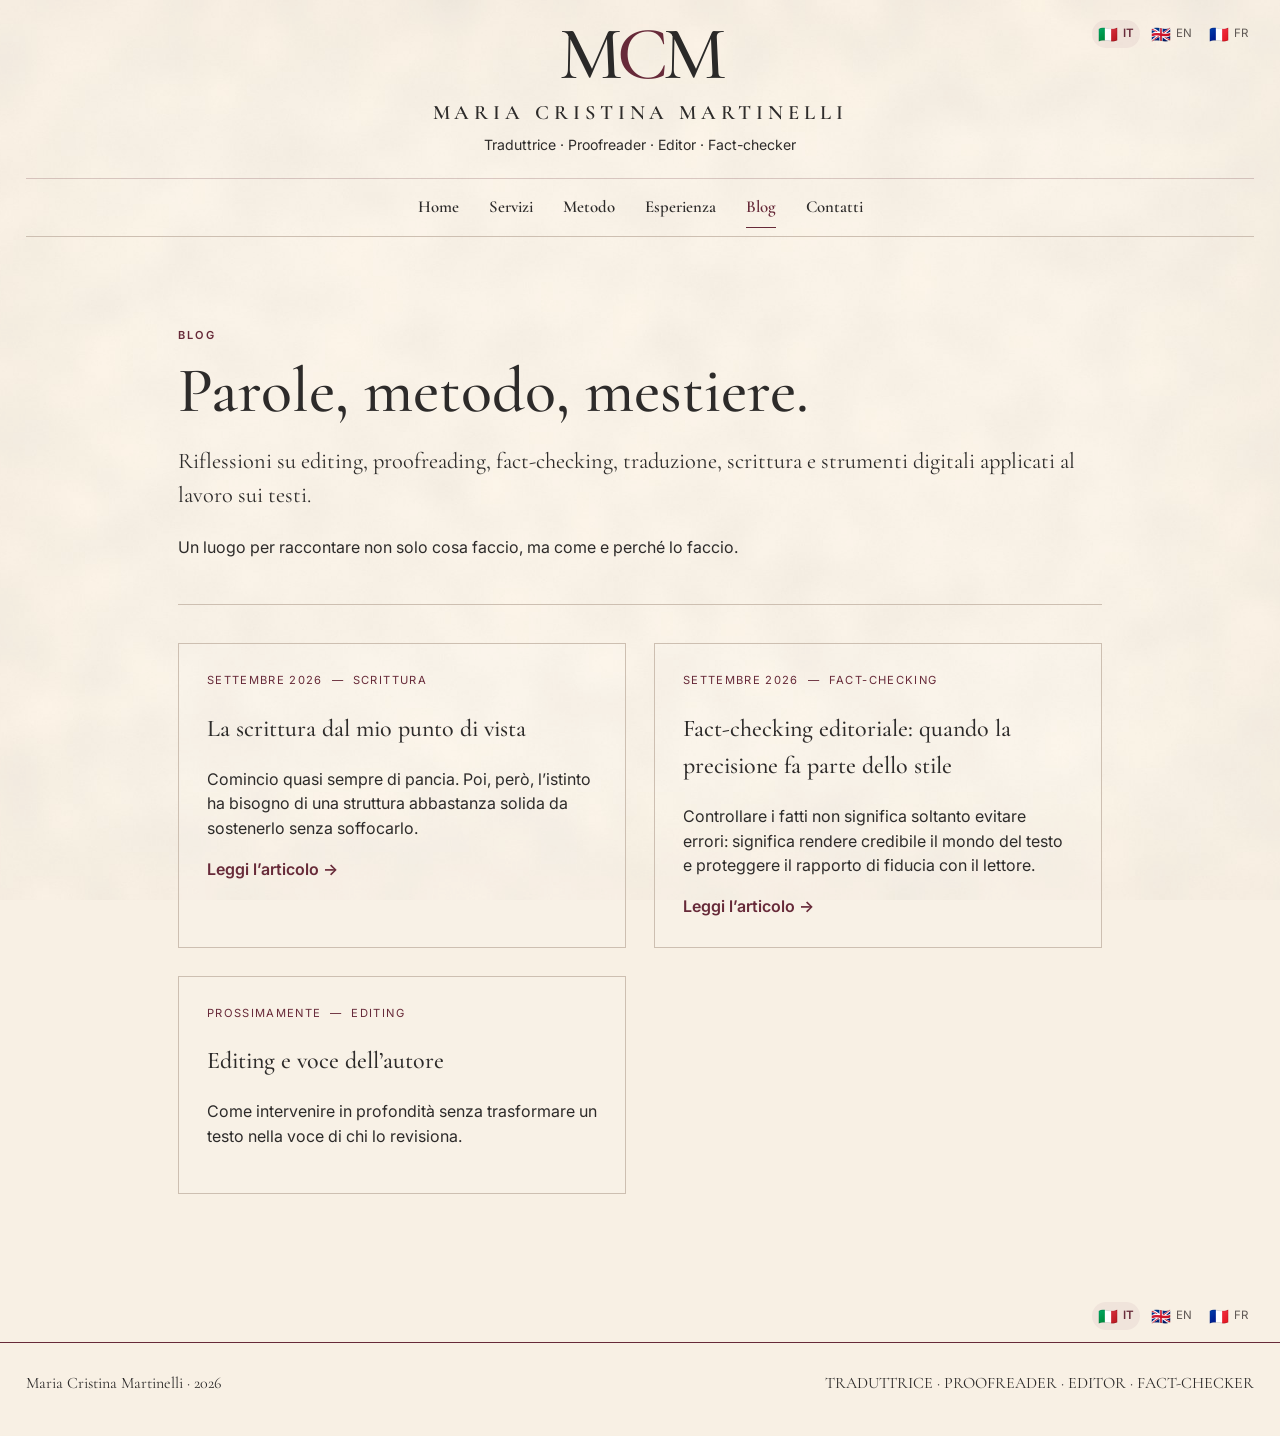
==== blog/index.html @ 95a5387e "Add files via upload" ====
<!DOCTYPE html>
<html lang="it">
<head>
<meta charset="UTF-8"><meta name="viewport" content="width=device-width, initial-scale=1.0">
<title>Blog | Maria Cristina Martinelli</title>
<meta name="description" content="Blog di Maria Cristina Martinelli su editing, proofreading, fact-checking, traduzione, scrittura e lavoro editoriale.">
<link rel="canonical" href="https://mariacristinamartinelli.github.io/blog/">
<link rel="icon" href="/favicon.ico?v=5"><link rel="icon" href="/favicon.svg?v=5" type="image/svg+xml"><link rel="apple-touch-icon" href="/apple-touch-icon.png?v=5">
<link rel="preconnect" href="https://fonts.googleapis.com"><link rel="preconnect" href="https://fonts.gstatic.com" crossorigin>
<link href="https://fonts.googleapis.com/css2?family=Cormorant+Garamond:ital,wght@0,500;0,600;0,700;1,500;1,600&family=Inter:wght@300;400;500;600&display=swap" rel="stylesheet">
<link rel="stylesheet" href="/styles.css?v=18">
</head>
<body>
<a class="skip-link" href="#main-content">Vai al contenuto principale</a>
<div class="page-shell">
<header class="site-header blog-site-header">
  <div class="masthead">
    <button class="menu-toggle" aria-expanded="false" aria-controls="main-nav">Menu</button>
    <a class="brand" href="/" aria-label="Maria Cristina Martinelli — Home">
      <span class="monogram" aria-hidden="true"><span>M</span><span class="monogram-c">C</span><span>M</span></span>
      <span class="brand-name">Maria Cristina Martinelli</span>
      <span class="brand-role" data-t="brand_role">Traduttrice · Proofreader · Editor · Fact-checker</span>
    </a>
    <div class="lang-switch" aria-label="Seleziona lingua"><button class="lang-btn active" data-lang="it" aria-label="Italiano"><span class="flag" aria-hidden="true">🇮🇹</span><span>IT</span></button><button class="lang-btn" data-lang="en" aria-label="English"><span class="flag" aria-hidden="true">🇬🇧</span><span>EN</span></button><button class="lang-btn" data-lang="fr" aria-label="Français"><span class="flag" aria-hidden="true">🇫🇷</span><span>FR</span></button></div>
  </div>
  <nav id="main-nav" class="main-nav">
    <a href="/" data-t="home">Home</a><a href="/#servizi" data-t="services">Servizi</a><a href="/#metodo" data-t="method">Metodo</a><a href="/#esperienza" data-t="experience">Esperienza</a><a href="/blog/" class="active" aria-current="page">Blog</a><a href="/#contatti" data-t="contact">Contatti</a>
  </nav>
</header>
<main id="main-content" class="blog-shell">
<section class="blog-hero">
<div><p class="eyebrow" data-t="kicker">BLOG</p><h1 data-t="title">Parole, metodo, mestiere.</h1><p class="blog-intro" data-t="intro">Riflessioni su editing, proofreading, fact-checking, traduzione, scrittura e strumenti digitali applicati al lavoro sui testi.</p></div>
<div class="blog-note" data-t="note">Un luogo per raccontare non solo cosa faccio, ma come e perché lo faccio.</div>
</section>
<section class="post-list">
<article class="post-card">
<div class="post-meta"><span data-t="date_new">Settembre 2026</span><span data-t="cat_writing">Scrittura</span></div>
<h2 data-t="post_new_title">La scrittura dal mio punto di vista</h2>
<p data-t="post_new_excerpt">Comincio quasi sempre di pancia. Poi, però, l’istinto ha bisogno di una struttura abbastanza solida da sostenerlo senza soffocarlo.</p>
<a class="read-more" href="/blog/scrittura-dal-mio-punto-di-vista/" data-t="read_new">Leggi l’articolo →</a>
</article>
<article class="post-card">
<div class="post-meta"><span data-t="date">Settembre 2026</span><span>Fact-checking</span></div>
<h2 data-t="post1_title">Fact-checking editoriale: quando la precisione fa parte dello stile</h2>
<p data-t="post1_excerpt">Controllare i fatti non significa soltanto evitare errori: significa rendere credibile il mondo del testo e proteggere il rapporto di fiducia con il lettore.</p>
<a class="read-more" href="/blog/fact-checking-editoriale/" data-t="read">Leggi l’articolo →</a>
</article>
<article class="post-card">
<div class="post-meta"><span data-t="coming">Prossimamente</span><span>Editing</span></div>
<h2 data-t="post2_title">Editing e voce dell’autore</h2>
<p data-t="post2_excerpt">Come intervenire in profondità senza trasformare un testo nella voce di chi lo revisiona.</p>
</article>
</section>
</main>
<div class="footer-language-row" aria-label="Seleziona lingua">
  <div class="lang-switch footer-lang-switch">
    <button class="lang-btn active" data-lang="it" aria-label="Italiano"><span class="flag" aria-hidden="true">🇮🇹</span><span>IT</span></button>
    <button class="lang-btn" data-lang="en" aria-label="English"><span class="flag" aria-hidden="true">🇬🇧</span><span>EN</span></button>
    <button class="lang-btn" data-lang="fr" aria-label="Français"><span class="flag" aria-hidden="true">🇫🇷</span><span>FR</span></button>
  </div>
</div>
<footer><span>Maria Cristina Martinelli · <span id="footer-year"></span></span><span class="footer-role" data-t="footer_role">TRADUTTRICE · PROOFREADER · EDITOR · FACT-CHECKER</span></footer>
</div>
<script>
const T={"it":{"brand_role":"Traduttrice · Proofreader · Editor · Fact-checker","home":"Home","services":"Servizi","method":"Metodo","experience":"Esperienza","contact":"Contatti","kicker":"BLOG","title":"Parole, metodo, mestiere.","intro":"Riflessioni su editing, proofreading, fact-checking, traduzione, scrittura e strumenti digitali applicati al lavoro sui testi.","note":"Un luogo per raccontare non solo cosa faccio, ma come e perché lo faccio.","date_new":"Settembre 2026","cat_writing":"Scrittura","post_new_title":"La scrittura dal mio punto di vista","post_new_excerpt":"Comincio quasi sempre di pancia. Poi, però, l’istinto ha bisogno di una struttura abbastanza solida da sostenerlo senza soffocarlo.","read_new":"Leggi l’articolo →","date":"Settembre 2026","post1_title":"Fact-checking editoriale: quando la precisione fa parte dello stile","post1_excerpt":"Controllare i fatti non significa soltanto evitare errori: significa rendere credibile il mondo del testo e proteggere il rapporto di fiducia con il lettore.","read":"Leggi l’articolo →","coming":"Prossimamente","post2_title":"Editing e voce dell’autore","post2_excerpt":"Come intervenire in profondità senza trasformare un testo nella voce di chi lo revisiona.","footer_role":"TRADUTTRICE · PROOFREADER · EDITOR · FACT-CHECKER"},"en":{"brand_role":"Translator · Proofreader · Editor · Fact-checker","home":"Home","services":"Services","method":"Method","experience":"Experience","contact":"Contact","kicker":"BLOG","title":"Words, method, craft.","intro":"Reflections on editing, proofreading, fact-checking, translation, writing and digital tools applied to text work.","note":"A space to talk not only about what I do, but how and why I do it.","date_new":"September 2026","cat_writing":"Writing","post_new_title":"Writing from my point of view","post_new_excerpt":"I almost always start from the gut. But sooner or later instinct needs a structure solid enough to support it without stifling it.","read_new":"Read the article →","date":"September 2026","post1_title":"Editorial fact-checking: when accuracy becomes part of style","post1_excerpt":"Checking facts is not only about avoiding mistakes: it makes the world of a text credible and protects the reader’s trust.","read":"Read the article →","coming":"Coming soon","post2_title":"Editing and the author’s voice","post2_excerpt":"How to edit in depth without turning a text into the editor’s voice.","footer_role":"TRANSLATOR · PROOFREADER · EDITOR · FACT-CHECKER"},"fr":{"brand_role":"Traductrice · Correctrice · Révision éditoriale · Fact-checking","home":"Accueil","services":"Services","method":"Méthode","experience":"Expérience","contact":"Contact","kicker":"BLOG","title":"Mots, méthode, métier.","intro":"Réflexions sur la révision éditoriale, la correction, le fact-checking, la traduction, l’écriture et les outils numériques appliqués au travail sur les textes.","note":"Un espace pour raconter non seulement ce que je fais, mais aussi comment et pourquoi je le fais.","date_new":"Septembre 2026","cat_writing":"Écriture","post_new_title":"L’écriture de mon point de vue","post_new_excerpt":"Je commence presque toujours au feeling. Mais tôt ou tard, l’instinct a besoin d’une structure assez solide pour le soutenir sans l’étouffer.","read_new":"Lire l’article →","date":"Septembre 2026","post1_title":"Fact-checking éditorial : quand la précision fait partie du style","post1_excerpt":"Vérifier les faits ne consiste pas seulement à éviter les erreurs : cela rend l’univers du texte crédible et protège la relation de confiance avec le lecteur.","read":"Lire l’article →","coming":"Prochainement","post2_title":"Révision éditoriale et voix de l’auteur","post2_excerpt":"Comment intervenir en profondeur sans transformer un texte en voix de la personne qui le révise.","footer_role":"TRADUCTRICE · CORRECTRICE · RÉVISION ÉDITORIALE · FACT-CHECKING"}};
function setLang(lang){if(!T[lang])lang="it";document.documentElement.lang=lang;document.querySelectorAll("[data-t]").forEach(el=>{const k=el.dataset.t;if(T[lang][k]!==undefined)el.innerHTML=T[lang][k];});document.querySelectorAll(".lang-btn").forEach(b=>b.classList.toggle("active",b.dataset.lang===lang));localStorage.setItem("preferredLang",lang);}
document.querySelectorAll(".lang-btn").forEach(b=>b.addEventListener("click",()=>setLang(b.dataset.lang)));
const menuBtn=document.querySelector(".menu-toggle"),nav=document.querySelector(".main-nav");menuBtn?.addEventListener("click",()=>{const o=nav.classList.toggle("open");menuBtn.setAttribute("aria-expanded",String(o));});
nav?.querySelectorAll("a").forEach(a=>a.addEventListener("click",()=>{nav.classList.remove("open");menuBtn?.setAttribute("aria-expanded","false");}));
document.getElementById("footer-year").textContent=new Date().getFullYear();setLang(localStorage.getItem("preferredLang")||"it");
</script>
</body></html>
---- styles.css ----
:root{
  --paper:#f8f0e4; --paper-light:#fbf5eb; --ink:#2d2b2a; --muted:#5f5854;
  --plum:#672a39; --plum-dark:#532433; --line:#cdbfb1; --line-soft:rgba(103,42,57,.22);
  --wide:1360px; --content:1160px;
}
*{box-sizing:border-box} html{scroll-behavior:smooth}
body{margin:0;color:var(--ink);font-family:"Inter",sans-serif;line-height:1.55;background:var(--paper) url('/paper-texture.jpg') center top/cover fixed no-repeat}
body::after{content:"";position:fixed;inset:0;pointer-events:none;z-index:-1;background:rgba(255,250,242,.10)}
a{color:inherit}button{font:inherit}.page-shell{min-height:100vh}.skip-link{position:fixed;left:12px;top:-80px;z-index:99;background:var(--plum);color:#fff;padding:9px 12px;text-decoration:none}.skip-link:focus{top:12px}

.mockup-header{max-width:var(--wide);margin:0 auto;padding:0 26px}.topbar{height:74px;border-bottom:1px solid var(--line-soft);display:grid;grid-template-columns:minmax(0,1fr) auto;gap:22px;align-items:center;position:relative}.main-nav{width:100%;display:grid;grid-template-columns:auto auto auto auto 1fr auto auto auto auto;align-items:center;column-gap:28px;font-family:"Cormorant Garamond",serif;font-size:1.07rem;font-weight:600}.main-nav a{position:relative;text-decoration:none;white-space:nowrap}.main-nav a::after{content:"";position:absolute;left:0;bottom:-12px;width:0;height:1px;background:var(--plum);transition:.2s}.main-nav a:hover::after,.main-nav a.active::after{width:100%}.main-nav a.active{color:var(--plum)}.nav-spacer{min-width:72px}.menu-toggle{display:none}.top-lang-switch{display:flex;align-items:center;gap:5px;justify-self:end}.top-lang-switch .lang-btn,.lang-switch .lang-btn{display:inline-flex;align-items:center;gap:5px;white-space:nowrap}.flag{font-size:1rem;line-height:1}.top-lang-switch .lang-btn{padding:5px 6px;border-radius:999px}.top-lang-switch .lang-btn:hover,.top-lang-switch .lang-btn.active{background:rgba(107,45,69,.055)}

.brand-stage{min-height:375px;display:flex;align-items:center;justify-content:center;border-bottom:1px solid var(--line-soft)}.brand{text-decoration:none;text-align:center;display:flex;flex-direction:column;align-items:center}.monogram{display:flex;align-items:baseline;gap:-.02em;font-family:"Cormorant Garamond",serif;font-size:8.9rem;line-height:.72;font-weight:500;letter-spacing:-.08em;color:#2a2928}.monogram-c{color:var(--plum)}.brand-name{margin-top:22px;font-family:"Cormorant Garamond",serif;font-size:1.54rem;font-weight:600;letter-spacing:.26em;text-transform:uppercase}.brand-swoosh{width:260px;height:36px;margin-top:11px;fill:none;stroke:var(--plum);stroke-width:1.7;stroke-linecap:round}

.mockup-hero{max-width:var(--content);margin:0 auto;min-height:480px;display:grid;grid-template-columns:1.55fr .45fr;align-items:center;gap:90px;padding:55px 0 54px}.hero-copy{padding-left:10px}.mini-rule{width:48px;height:1px;background:var(--plum);margin:0 0 25px}.hero h1{font-family:"Cormorant Garamond",serif;font-size:4.35rem;line-height:.98;font-weight:500;letter-spacing:-.025em;margin:0 0 19px}.hero-lead{font-family:"Cormorant Garamond",serif;font-size:1.52rem;line-height:1.35;margin:0;color:#34302e}.btn{display:inline-flex;gap:25px;align-items:center;margin-top:26px;padding:14px 24px 13px;text-decoration:none;text-transform:uppercase;letter-spacing:.2em;font-size:.70rem;font-weight:500}.btn.primary{background:var(--plum);color:#fff7ee}.hero-notes{justify-self:end;position:relative;width:100%;padding:12px 8px 12px 38px;color:var(--plum);font-family:"Cormorant Garamond",serif}.hero-notes::before{content:"";position:absolute;left:0;top:0;bottom:0;width:1px;background:var(--plum)}.hero-notes p{margin:.02em 0;font-size:2rem;line-height:1.16;font-style:italic}.hero-notes-rule{width:47px;height:1px;background:var(--plum);margin:0 0 25px}.hero-notes-rule.bottom{margin:28px 0 0}

.mockup-services{max-width:var(--content);margin:0 auto;padding:38px 0 45px;border-top:1px solid var(--line-soft);border-bottom:0;display:grid;grid-template-columns:repeat(4,1fr)}.service-card{text-align:center;padding:0 34px;min-height:230px;border-right:1px solid var(--line)}.service-card:last-child{border-right:0}.service-icon{height:65px;display:flex;align-items:center;justify-content:center;margin-bottom:2px}.service-icon svg{width:57px;height:57px;fill:none;stroke:var(--plum);stroke-width:1.7;stroke-linecap:round;stroke-linejoin:round}.service-card h2{margin:0;font-family:"Cormorant Garamond",serif;font-size:1.29rem;font-weight:600;letter-spacing:.18em;text-transform:uppercase}.service-rule{width:44px;height:1px;background:var(--plum);margin:13px auto 14px}.service-card p{margin:0;font-family:"Cormorant Garamond",serif;font-size:1.12rem;line-height:1.28;color:#3d3734}
.ornament-divider{max-width:850px;margin:14px auto 65px;display:grid;grid-template-columns:1fr auto 1fr;gap:18px;align-items:center;color:var(--plum)}.ornament-divider span{height:1px;background:var(--plum)}.ornament-divider b{font-size:.8rem;font-weight:400}

.editorial-section{max-width:var(--content);margin:0 auto;padding:72px 20px;border-top:1px solid var(--line-soft)}.two-col,.framed-section,.resources-section,.contact-section{display:grid;grid-template-columns:.8fr 1.2fr;gap:82px}.eyebrow{margin:0 0 16px;color:var(--plum);font-size:.69rem;letter-spacing:.2em;font-weight:600}.editorial-section h2{margin:0;font-family:"Cormorant Garamond",serif;font-size:3.05rem;line-height:.98;font-weight:500}.prose{font-family:"Cormorant Garamond",serif;font-size:1.35rem;line-height:1.45}.prose p{margin:0 0 18px}.framed-section{padding:68px 44px;border:1px solid var(--line);background:rgba(255,255,255,.10)}
.portfolio-section{display:grid;grid-template-columns:.4fr .4fr 1.2fr;gap:35px;align-items:center}.stat strong{display:block;color:var(--plum);font-family:"Cormorant Garamond",serif;font-size:4.8rem;font-weight:500;line-height:.85}.stat span{font-size:.72rem;letter-spacing:.11em;text-transform:uppercase}.portfolio-copy p{font-family:"Cormorant Garamond",serif;font-size:1.2rem}.portfolio-copy .eyebrow{font-family:"Inter",sans-serif;font-size:.69rem}.resource-card{border-left:1px solid var(--line);padding-left:38px}.resource-meta{color:var(--plum);font-size:.69rem;letter-spacing:.15em}.resource-card h3{font-family:"Cormorant Garamond",serif;font-size:2rem;font-weight:500;line-height:1.08}.resource-card a{color:var(--plum);text-decoration:none;font-weight:600}.contact-links{display:flex;flex-direction:column;gap:0}.contact-links a{padding:17px 0;border-top:1px solid var(--line);text-decoration:none;font-family:"Cormorant Garamond",serif;font-size:1.35rem}.contact-links a:last-child{border-bottom:1px solid var(--line)}
footer{max-width:var(--wide);margin:0 auto;padding:28px 26px 40px;border-top:1px solid var(--plum);display:grid;grid-template-columns:1fr auto;gap:28px;align-items:center;font-family:"Cormorant Garamond",serif;font-size:1rem}.footer-langs{display:flex;gap:8px;align-items:center}.lang-btn{border:0;background:none;color:var(--muted);padding:3px;cursor:pointer;font-family:"Inter",sans-serif;font-size:.72rem}.lang-btn.active{color:var(--plum);font-weight:600}


/* Header delle pagine Blog: marchio centrato, lingue sempre in alto a destra */
.blog-site-header{max-width:var(--wide);margin:0 auto;padding:0 26px}
.blog-site-header .masthead{position:relative;min-height:160px;display:flex;align-items:center;justify-content:center;border-bottom:1px solid var(--line-soft);padding:28px 150px 22px}
.blog-site-header .brand{grid-column:auto}
.blog-site-header .monogram{display:flex;font-size:4.7rem;line-height:.72;letter-spacing:-.07em;color:#2a2928;text-decoration:none}
.blog-site-header .brand-name{margin-top:15px;font-size:1.28rem;letter-spacing:.24em}
.blog-site-header .brand-role{margin-top:5px;color:var(--ink);font-size:.88rem;letter-spacing:0;text-transform:none;font-family:"Inter",sans-serif}
.blog-site-header .lang-switch{position:absolute;top:20px;right:0;display:flex;gap:5px;align-items:center;justify-content:flex-end}
.blog-site-header .lang-switch .lang-btn{padding:5px 6px;border-radius:999px}
.blog-site-header .lang-switch .lang-btn:hover,.blog-site-header .lang-switch .lang-btn.active{background:rgba(107,45,69,.055)}
.blog-site-header .menu-toggle{position:absolute;left:0;top:20px}
.blog-site-header .main-nav{display:flex;width:100%;min-height:58px;align-items:center;justify-content:center;gap:30px;font-size:1.05rem;border-bottom:1px solid var(--line)}
.blog-site-header .main-nav a::after{bottom:-8px}

/* Selettore lingua ripetuto in basso, prima della linea che apre il footer */
.footer-language-row{max-width:var(--wide);margin:0 auto;padding:18px 26px 12px;display:flex;justify-content:flex-end;align-items:center}
.footer-lang-switch{display:flex;gap:5px;align-items:center;justify-content:flex-end}
.footer-lang-switch .lang-btn{display:inline-flex;align-items:center;gap:5px;padding:5px 6px;border-radius:999px;white-space:nowrap}
.footer-lang-switch .lang-btn:hover,.footer-lang-switch .lang-btn.active{background:rgba(107,45,69,.055)}

@media(max-width:980px){
  .blog-site-header{padding:0 18px}
  .blog-site-header .masthead{min-height:150px;padding:30px 92px 20px}
  .blog-site-header .menu-toggle{display:block;left:0;top:18px;border:1px solid var(--line);background:transparent;padding:7px 11px}
  .blog-site-header .lang-switch{top:17px;right:0}
  .blog-site-header .main-nav{display:none;position:absolute;top:150px;left:0;right:0;z-index:20;background:rgba(248,240,228,.98);padding:18px;flex-direction:column;border-bottom:1px solid var(--line)}
  .blog-site-header .main-nav.open{display:flex}
  .blog-site-header .monogram{font-size:4rem}
  .blog-site-header .brand-name{font-size:1rem;letter-spacing:.18em}
  .blog-site-header .brand-role{font-size:.76rem}
  .footer-language-row{padding-left:18px;padding-right:18px}
}

@media(max-width:600px){
  .blog-site-header .masthead{min-height:145px;padding:48px 6px 16px}
  .blog-site-header .monogram{font-size:3.55rem}
  .blog-site-header .brand-name{font-size:.84rem;letter-spacing:.15em}
  .blog-site-header .brand-role{font-size:.69rem;line-height:1.3;max-width:310px}
  .blog-site-header .lang-switch .lang-btn,.footer-lang-switch .lang-btn{font-size:.66rem;padding:4px}
  .footer-language-row{padding-top:14px;padding-bottom:10px}
}

/* Blog/article */
.blog-shell,.article-wrap{max-width:980px;margin:0 auto;padding:70px 28px 90px}.blog-hero{padding:20px 0 44px;border-bottom:1px solid var(--line)}.blog-hero h1,.article-header h1{font-family:"Cormorant Garamond",serif;font-size:4rem;line-height:.96;font-weight:500;margin:0 0 18px}.blog-intro,.article-lead{font-family:"Cormorant Garamond",serif;font-size:1.4rem}.post-list{display:grid;grid-template-columns:1fr 1fr;gap:28px;padding-top:38px}.post-card{border:1px solid var(--line);padding:28px;background:rgba(255,255,255,.10)}.post-card h2,.article-body h2{font-family:"Cormorant Garamond",serif;font-weight:500}.post-meta,.resource-meta{color:var(--plum);font-size:.7rem;letter-spacing:.12em;text-transform:uppercase}.post-meta{display:flex;align-items:center;gap:.55rem;flex-wrap:wrap}.post-meta span+span::before{content:"—";margin-right:.55rem;color:var(--plum-soft)}.read-more,.article-back,.article-cta a{color:var(--plum);text-decoration:none;font-weight:600}.article-body{font-family:"Cormorant Garamond",serif;font-size:1.25rem;line-height:1.5}.article-body blockquote{border-left:1px solid var(--plum);padding-left:20px;color:var(--plum);font-size:1.6rem}.article-cta{margin-top:40px;padding:24px;border:1px solid var(--line)}

@media(max-width:980px){.mockup-header{padding:0 18px}.topbar{height:68px;grid-template-columns:auto 1fr auto}.menu-toggle{display:block;grid-column:1;border:1px solid var(--line);background:transparent;padding:7px 11px}.top-lang-switch{grid-column:3}.main-nav{display:none;position:absolute;top:68px;left:0;right:0;z-index:20;background:rgba(248,240,228,.98);padding:18px;grid-template-columns:1fr;gap:12px;border-bottom:1px solid var(--line)}.main-nav.open{display:grid}.nav-spacer{display:none}.brand-stage{min-height:300px}.monogram{font-size:7rem}.brand-name{font-size:1.2rem}.mockup-hero{padding:48px 24px;grid-template-columns:1fr;gap:42px}.hero h1{font-size:3.8rem}.hero-lead br{display:none}.hero-notes{justify-self:start;max-width:420px}.mockup-services{grid-template-columns:1fr 1fr;padding-left:20px;padding-right:20px}.service-card{padding:28px;border-bottom:1px solid var(--line)}.service-card:nth-child(2){border-right:0}.two-col,.framed-section,.resources-section,.contact-section,.portfolio-section{grid-template-columns:1fr;gap:32px}.portfolio-section{padding-left:28px;padding-right:28px}.post-list{grid-template-columns:1fr}footer{grid-template-columns:1fr;text-align:center;justify-items:center}}
@media(max-width:600px){.brand-stage{min-height:245px}.monogram{font-size:5.3rem}.brand-name{font-size:.9rem;letter-spacing:.17em}.brand-swoosh{width:190px}.hero h1{font-size:3.15rem}.hero-lead{font-size:1.25rem}.mockup-services{grid-template-columns:1fr}.service-card{border-right:0}.editorial-section{padding:55px 22px}.framed-section{padding:48px 24px}.editorial-section h2{font-size:2.5rem}.blog-hero h1,.article-header h1{font-size:3rem}}
@media(prefers-reduced-motion:reduce){html{scroll-behavior:auto}*{transition:none!important}}

@media(max-width:520px){.top-lang-switch .lang-btn{font-size:.66rem;padding:4px}.top-lang-switch{gap:2px}.flag{font-size:.92rem}}
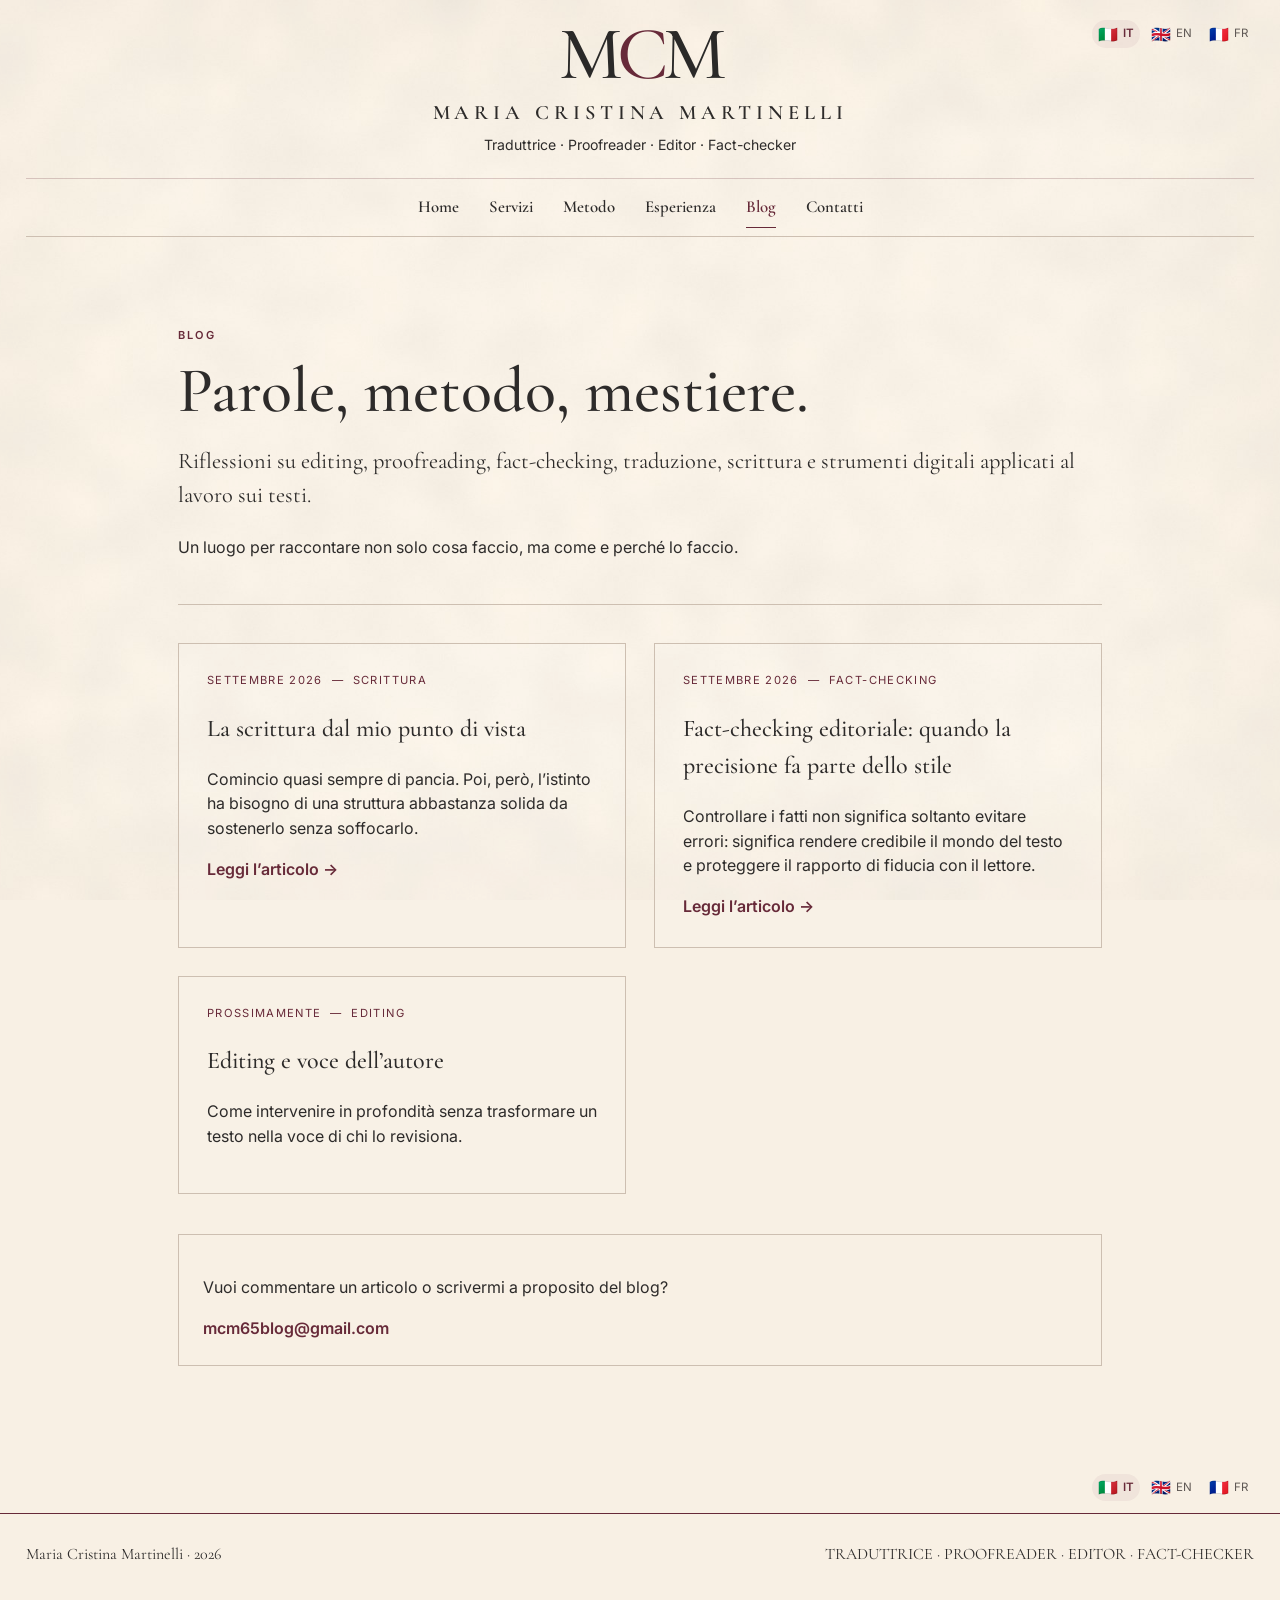
==== commit 9adf4ca9: "Add files via upload" ====
--- a/blog/index.html
+++ b/blog/index.html
@@ -51,6 +51,11 @@
 <p data-t="post2_excerpt">Come intervenire in profondità senza trasformare un testo nella voce di chi lo revisiona.</p>
 </article>
 </section>
+<section class="article-cta blog-contact" aria-label="Contatti blog">
+  <p data-t="blog_contact_text">Vuoi commentare un articolo o scrivermi a proposito del blog?</p>
+  <a href="mailto:mcm65blog@gmail.com" data-t="blog_contact_link">mcm65blog@gmail.com</a>
+</section>
+
 </main>
 <div class="footer-language-row" aria-label="Seleziona lingua">
   <div class="lang-switch footer-lang-switch">
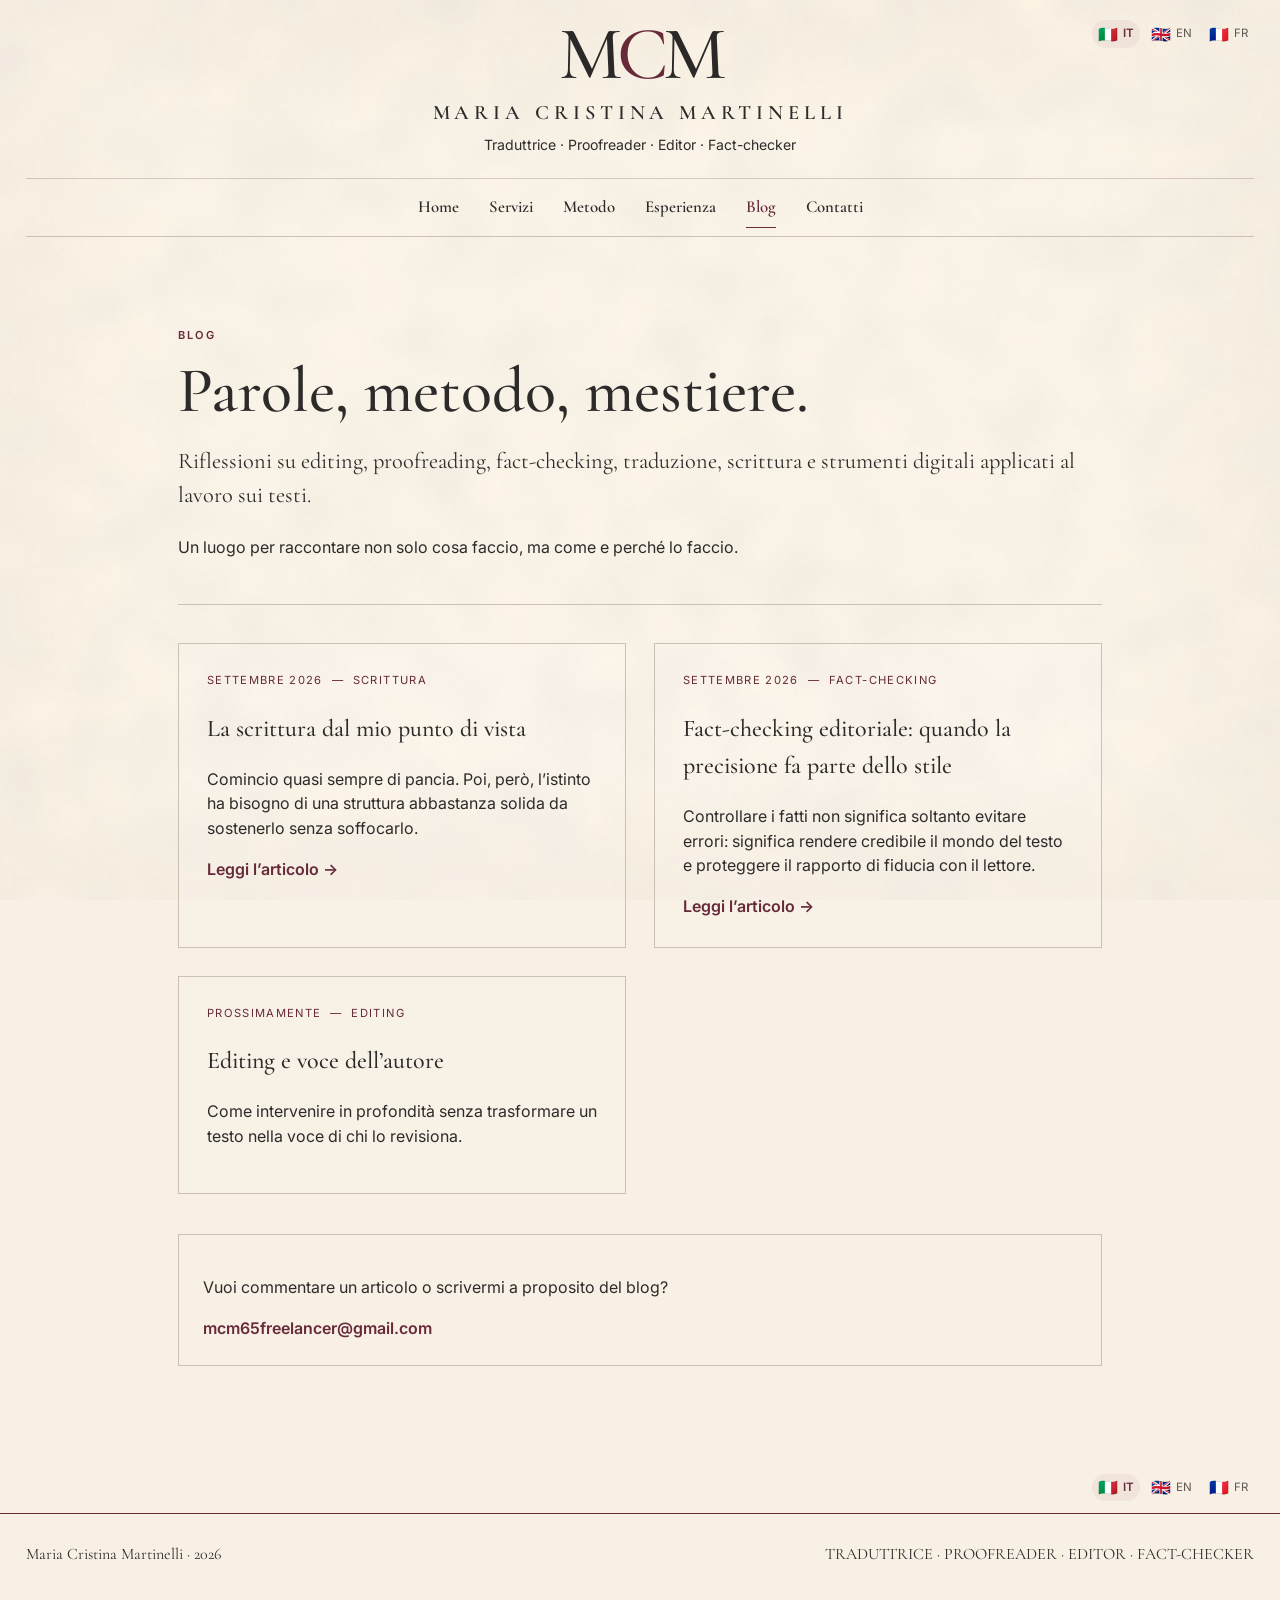
==== commit a20f3a6b: "Add files via upload" ====
--- a/blog/index.html
+++ b/blog/index.html
@@ -53,7 +53,7 @@
 </section>
 <section class="article-cta blog-contact" aria-label="Contatti blog">
   <p data-t="blog_contact_text">Vuoi commentare un articolo o scrivermi a proposito del blog?</p>
-  <a href="mailto:mcm65blog@gmail.com" data-t="blog_contact_link">mcm65blog@gmail.com</a>
+  <a href="mailto:mcm65freelancer@gmail.com" data-t="blog_contact_link">mcm65freelancer@gmail.com</a>
 </section>
 
 </main>
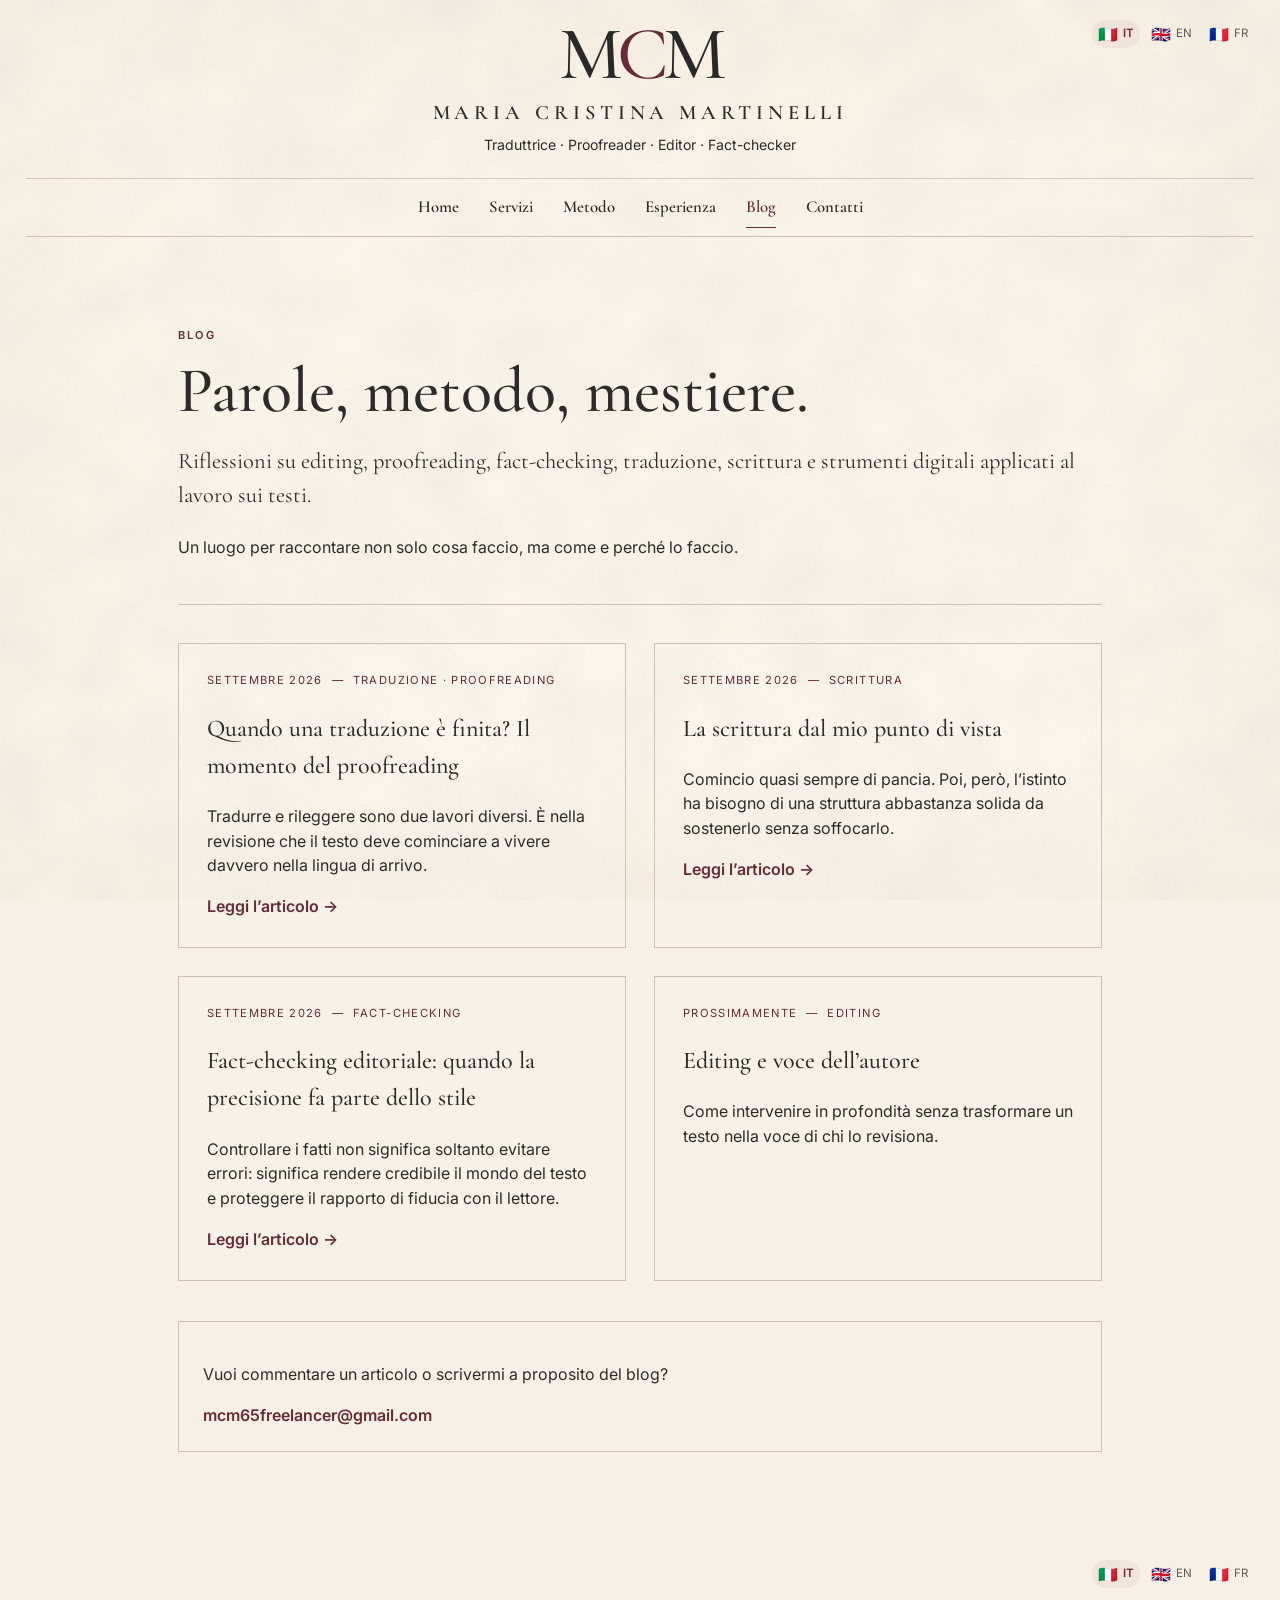
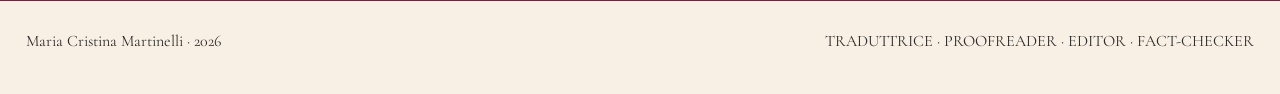
==== commit 0d3918da: "Add files via upload" ====
--- a/blog/index.html
+++ b/blog/index.html
@@ -33,30 +33,41 @@
 <div class="blog-note" data-t="note">Un luogo per raccontare non solo cosa faccio, ma come e perché lo faccio.</div>
 </section>
 <section class="post-list">
+
+<article class="post-card">
+<div class="post-meta"><span data-t="date_proof">Settembre 2026</span><span data-t="cat_proof">Traduzione · Proofreading</span></div>
+<h2 data-t="post_proof_title">Quando una traduzione è finita? Il momento del proofreading</h2>
+<p data-t="post_proof_excerpt">Tradurre e rileggere sono due lavori diversi. È nella revisione che il testo deve cominciare a vivere davvero nella lingua di arrivo.</p>
+<a class="read-more" href="/blog/quando-una-traduzione-e-finita/" data-t="read_proof">Leggi l’articolo →</a>
+</article>
+
 <article class="post-card">
 <div class="post-meta"><span data-t="date_new">Settembre 2026</span><span data-t="cat_writing">Scrittura</span></div>
 <h2 data-t="post_new_title">La scrittura dal mio punto di vista</h2>
 <p data-t="post_new_excerpt">Comincio quasi sempre di pancia. Poi, però, l’istinto ha bisogno di una struttura abbastanza solida da sostenerlo senza soffocarlo.</p>
 <a class="read-more" href="/blog/scrittura-dal-mio-punto-di-vista/" data-t="read_new">Leggi l’articolo →</a>
 </article>
+
 <article class="post-card">
 <div class="post-meta"><span data-t="date">Settembre 2026</span><span>Fact-checking</span></div>
 <h2 data-t="post1_title">Fact-checking editoriale: quando la precisione fa parte dello stile</h2>
 <p data-t="post1_excerpt">Controllare i fatti non significa soltanto evitare errori: significa rendere credibile il mondo del testo e proteggere il rapporto di fiducia con il lettore.</p>
 <a class="read-more" href="/blog/fact-checking-editoriale/" data-t="read">Leggi l’articolo →</a>
 </article>
+
 <article class="post-card">
 <div class="post-meta"><span data-t="coming">Prossimamente</span><span>Editing</span></div>
 <h2 data-t="post2_title">Editing e voce dell’autore</h2>
 <p data-t="post2_excerpt">Come intervenire in profondità senza trasformare un testo nella voce di chi lo revisiona.</p>
 </article>
 </section>
+
 <section class="article-cta blog-contact" aria-label="Contatti blog">
   <p data-t="blog_contact_text">Vuoi commentare un articolo o scrivermi a proposito del blog?</p>
   <a href="mailto:mcm65freelancer@gmail.com" data-t="blog_contact_link">mcm65freelancer@gmail.com</a>
 </section>
+</main>
 
-</main>
 <div class="footer-language-row" aria-label="Seleziona lingua">
   <div class="lang-switch footer-lang-switch">
     <button class="lang-btn active" data-lang="it" aria-label="Italiano"><span class="flag" aria-hidden="true">🇮🇹</span><span>IT</span></button>
@@ -66,12 +77,38 @@
 </div>
 <footer><span>Maria Cristina Martinelli · <span id="footer-year"></span></span><span class="footer-role" data-t="footer_role">TRADUTTRICE · PROOFREADER · EDITOR · FACT-CHECKER</span></footer>
 </div>
+
 <script>
-const T={"it":{"brand_role":"Traduttrice · Proofreader · Editor · Fact-checker","home":"Home","services":"Servizi","method":"Metodo","experience":"Esperienza","contact":"Contatti","kicker":"BLOG","title":"Parole, metodo, mestiere.","intro":"Riflessioni su editing, proofreading, fact-checking, traduzione, scrittura e strumenti digitali applicati al lavoro sui testi.","note":"Un luogo per raccontare non solo cosa faccio, ma come e perché lo faccio.","date_new":"Settembre 2026","cat_writing":"Scrittura","post_new_title":"La scrittura dal mio punto di vista","post_new_excerpt":"Comincio quasi sempre di pancia. Poi, però, l’istinto ha bisogno di una struttura abbastanza solida da sostenerlo senza soffocarlo.","read_new":"Leggi l’articolo →","date":"Settembre 2026","post1_title":"Fact-checking editoriale: quando la precisione fa parte dello stile","post1_excerpt":"Controllare i fatti non significa soltanto evitare errori: significa rendere credibile il mondo del testo e proteggere il rapporto di fiducia con il lettore.","read":"Leggi l’articolo →","coming":"Prossimamente","post2_title":"Editing e voce dell’autore","post2_excerpt":"Come intervenire in profondità senza trasformare un testo nella voce di chi lo revisiona.","footer_role":"TRADUTTRICE · PROOFREADER · EDITOR · FACT-CHECKER"},"en":{"brand_role":"Translator · Proofreader · Editor · Fact-checker","home":"Home","services":"Services","method":"Method","experience":"Experience","contact":"Contact","kicker":"BLOG","title":"Words, method, craft.","intro":"Reflections on editing, proofreading, fact-checking, translation, writing and digital tools applied to text work.","note":"A space to talk not only about what I do, but how and why I do it.","date_new":"September 2026","cat_writing":"Writing","post_new_title":"Writing from my point of view","post_new_excerpt":"I almost always start from the gut. But sooner or later instinct needs a structure solid enough to support it without stifling it.","read_new":"Read the article →","date":"September 2026","post1_title":"Editorial fact-checking: when accuracy becomes part of style","post1_excerpt":"Checking facts is not only about avoiding mistakes: it makes the world of a text credible and protects the reader’s trust.","read":"Read the article →","coming":"Coming soon","post2_title":"Editing and the author’s voice","post2_excerpt":"How to edit in depth without turning a text into the editor’s voice.","footer_role":"TRANSLATOR · PROOFREADER · EDITOR · FACT-CHECKER"},"fr":{"brand_role":"Traductrice · Correctrice · Révision éditoriale · Fact-checking","home":"Accueil","services":"Services","method":"Méthode","experience":"Expérience","contact":"Contact","kicker":"BLOG","title":"Mots, méthode, métier.","intro":"Réflexions sur la révision éditoriale, la correction, le fact-checking, la traduction, l’écriture et les outils numériques appliqués au travail sur les textes.","note":"Un espace pour raconter non seulement ce que je fais, mais aussi comment et pourquoi je le fais.","date_new":"Septembre 2026","cat_writing":"Écriture","post_new_title":"L’écriture de mon point de vue","post_new_excerpt":"Je commence presque toujours au feeling. Mais tôt ou tard, l’instinct a besoin d’une structure assez solide pour le soutenir sans l’étouffer.","read_new":"Lire l’article →","date":"Septembre 2026","post1_title":"Fact-checking éditorial : quand la précision fait partie du style","post1_excerpt":"Vérifier les faits ne consiste pas seulement à éviter les erreurs : cela rend l’univers du texte crédible et protège la relation de confiance avec le lecteur.","read":"Lire l’article →","coming":"Prochainement","post2_title":"Révision éditoriale et voix de l’auteur","post2_excerpt":"Comment intervenir en profondeur sans transformer un texte en voix de la personne qui le révise.","footer_role":"TRADUCTRICE · CORRECTRICE · RÉVISION ÉDITORIALE · FACT-CHECKING"}};
-function setLang(lang){if(!T[lang])lang="it";document.documentElement.lang=lang;document.querySelectorAll("[data-t]").forEach(el=>{const k=el.dataset.t;if(T[lang][k]!==undefined)el.innerHTML=T[lang][k];});document.querySelectorAll(".lang-btn").forEach(b=>b.classList.toggle("active",b.dataset.lang===lang));localStorage.setItem("preferredLang",lang);}
+const T={
+"it":{
+"brand_role":"Traduttrice · Proofreader · Editor · Fact-checker","home":"Home","services":"Servizi","method":"Metodo","experience":"Esperienza","contact":"Contatti","kicker":"BLOG","title":"Parole, metodo, mestiere.","intro":"Riflessioni su editing, proofreading, fact-checking, traduzione, scrittura e strumenti digitali applicati al lavoro sui testi.","note":"Un luogo per raccontare non solo cosa faccio, ma come e perché lo faccio.",
+"date_proof":"Settembre 2026","cat_proof":"Traduzione · Proofreading","post_proof_title":"Quando una traduzione è finita? Il momento del proofreading","post_proof_excerpt":"Tradurre e rileggere sono due lavori diversi. È nella revisione che il testo deve cominciare a vivere davvero nella lingua di arrivo.","read_proof":"Leggi l’articolo →",
+"date_new":"Settembre 2026","cat_writing":"Scrittura","post_new_title":"La scrittura dal mio punto di vista","post_new_excerpt":"Comincio quasi sempre di pancia. Poi, però, l’istinto ha bisogno di una struttura abbastanza solida da sostenerlo senza soffocarlo.","read_new":"Leggi l’articolo →","date":"Settembre 2026","post1_title":"Fact-checking editoriale: quando la precisione fa parte dello stile","post1_excerpt":"Controllare i fatti non significa soltanto evitare errori: significa rendere credibile il mondo del testo e proteggere il rapporto di fiducia con il lettore.","read":"Leggi l’articolo →","coming":"Prossimamente","post2_title":"Editing e voce dell’autore","post2_excerpt":"Come intervenire in profondità senza trasformare un testo nella voce di chi lo revisiona.","blog_contact_text":"Vuoi commentare un articolo o scrivermi a proposito del blog?","blog_contact_link":"mcm65freelancer@gmail.com","footer_role":"TRADUTTRICE · PROOFREADER · EDITOR · FACT-CHECKER"},
+"en":{
+"brand_role":"Translator · Proofreader · Editor · Fact-checker","home":"Home","services":"Services","method":"Method","experience":"Experience","contact":"Contact","kicker":"BLOG","title":"Words, method, craft.","intro":"Reflections on editing, proofreading, fact-checking, translation, writing and digital tools applied to text work.","note":"A space to talk not only about what I do, but how and why I do it.",
+"date_proof":"September 2026","cat_proof":"Translation · Proofreading","post_proof_title":"When is a translation finished? The proofreading stage","post_proof_excerpt":"Translating and rereading are two different jobs. Revision is where the text has to begin living naturally in the target language.","read_proof":"Read the article →",
+"date_new":"September 2026","cat_writing":"Writing","post_new_title":"Writing from my point of view","post_new_excerpt":"I almost always start from the gut. But sooner or later instinct needs a structure solid enough to support it without stifling it.","read_new":"Read the article →","date":"September 2026","post1_title":"Editorial fact-checking: when accuracy becomes part of style","post1_excerpt":"Checking facts is not only about avoiding mistakes: it makes the world of a text credible and protects the reader’s trust.","read":"Read the article →","coming":"Coming soon","post2_title":"Editing and the author’s voice","post2_excerpt":"How to edit in depth without turning a text into the editor’s voice.","blog_contact_text":"Would you like to comment on an article or write to me about the blog?","blog_contact_link":"mcm65freelancer@gmail.com","footer_role":"TRANSLATOR · PROOFREADER · EDITOR · FACT-CHECKER"},
+"fr":{
+"brand_role":"Traductrice · Correctrice · Révision éditoriale · Fact-checking","home":"Accueil","services":"Services","method":"Méthode","experience":"Expérience","contact":"Contact","kicker":"BLOG","title":"Mots, méthode, métier.","intro":"Réflexions sur la révision éditoriale, la correction, le fact-checking, la traduction, l’écriture et les outils numériques appliqués au travail sur les textes.","note":"Un espace pour raconter non seulement ce que je fais, mais aussi comment et pourquoi je le fais.",
+"date_proof":"Septembre 2026","cat_proof":"Traduction · Relecture","post_proof_title":"Quand une traduction est-elle terminée ? Le moment de la relecture","post_proof_excerpt":"Traduire et relire sont deux tâches différentes. C’est pendant la révision que le texte doit commencer à vivre vraiment dans la langue d’arrivée.","read_proof":"Lire l’article →",
+"date_new":"Septembre 2026","cat_writing":"Écriture","post_new_title":"L’écriture de mon point de vue","post_new_excerpt":"Je commence presque toujours au feeling. Mais tôt ou tard, l’instinct a besoin d’une structure assez solide pour le soutenir sans l’étouffer.","read_new":"Lire l’article →","date":"Septembre 2026","post1_title":"Fact-checking éditorial : quand la précision fait partie du style","post1_excerpt":"Vérifier les faits ne consiste pas seulement à éviter les erreurs : cela rend l’univers du texte crédible et protège la relation de confiance avec le lecteur.","read":"Lire l’article →","coming":"Prochainement","post2_title":"Révision éditoriale et voix de l’auteur","post2_excerpt":"Comment intervenir en profondeur sans transformer un texte en voix de la personne qui le révise.","blog_contact_text":"Vous souhaitez commenter un article ou m’écrire à propos du blog ?","blog_contact_link":"mcm65freelancer@gmail.com","footer_role":"TRADUCTRICE · CORRECTRICE · RÉVISION ÉDITORIALE · FACT-CHECKING"}
+};
+
+function setLang(lang){
+  if(!T[lang])lang="it";
+  document.documentElement.lang=lang;
+  document.querySelectorAll("[data-t]").forEach(el=>{
+    const k=el.dataset.t;
+    if(T[lang][k]!==undefined)el.innerHTML=T[lang][k];
+  });
+  document.querySelectorAll(".lang-btn").forEach(b=>b.classList.toggle("active",b.dataset.lang===lang));
+  localStorage.setItem("preferredLang",lang);
+}
 document.querySelectorAll(".lang-btn").forEach(b=>b.addEventListener("click",()=>setLang(b.dataset.lang)));
-const menuBtn=document.querySelector(".menu-toggle"),nav=document.querySelector(".main-nav");menuBtn?.addEventListener("click",()=>{const o=nav.classList.toggle("open");menuBtn.setAttribute("aria-expanded",String(o));});
+const menuBtn=document.querySelector(".menu-toggle"),nav=document.querySelector(".main-nav");
+menuBtn?.addEventListener("click",()=>{const o=nav.classList.toggle("open");menuBtn.setAttribute("aria-expanded",String(o));});
 nav?.querySelectorAll("a").forEach(a=>a.addEventListener("click",()=>{nav.classList.remove("open");menuBtn?.setAttribute("aria-expanded","false");}));
-document.getElementById("footer-year").textContent=new Date().getFullYear();setLang(localStorage.getItem("preferredLang")||"it");
+document.getElementById("footer-year").textContent=new Date().getFullYear();
+setLang(localStorage.getItem("preferredLang")||"it");
 </script>
 </body></html>
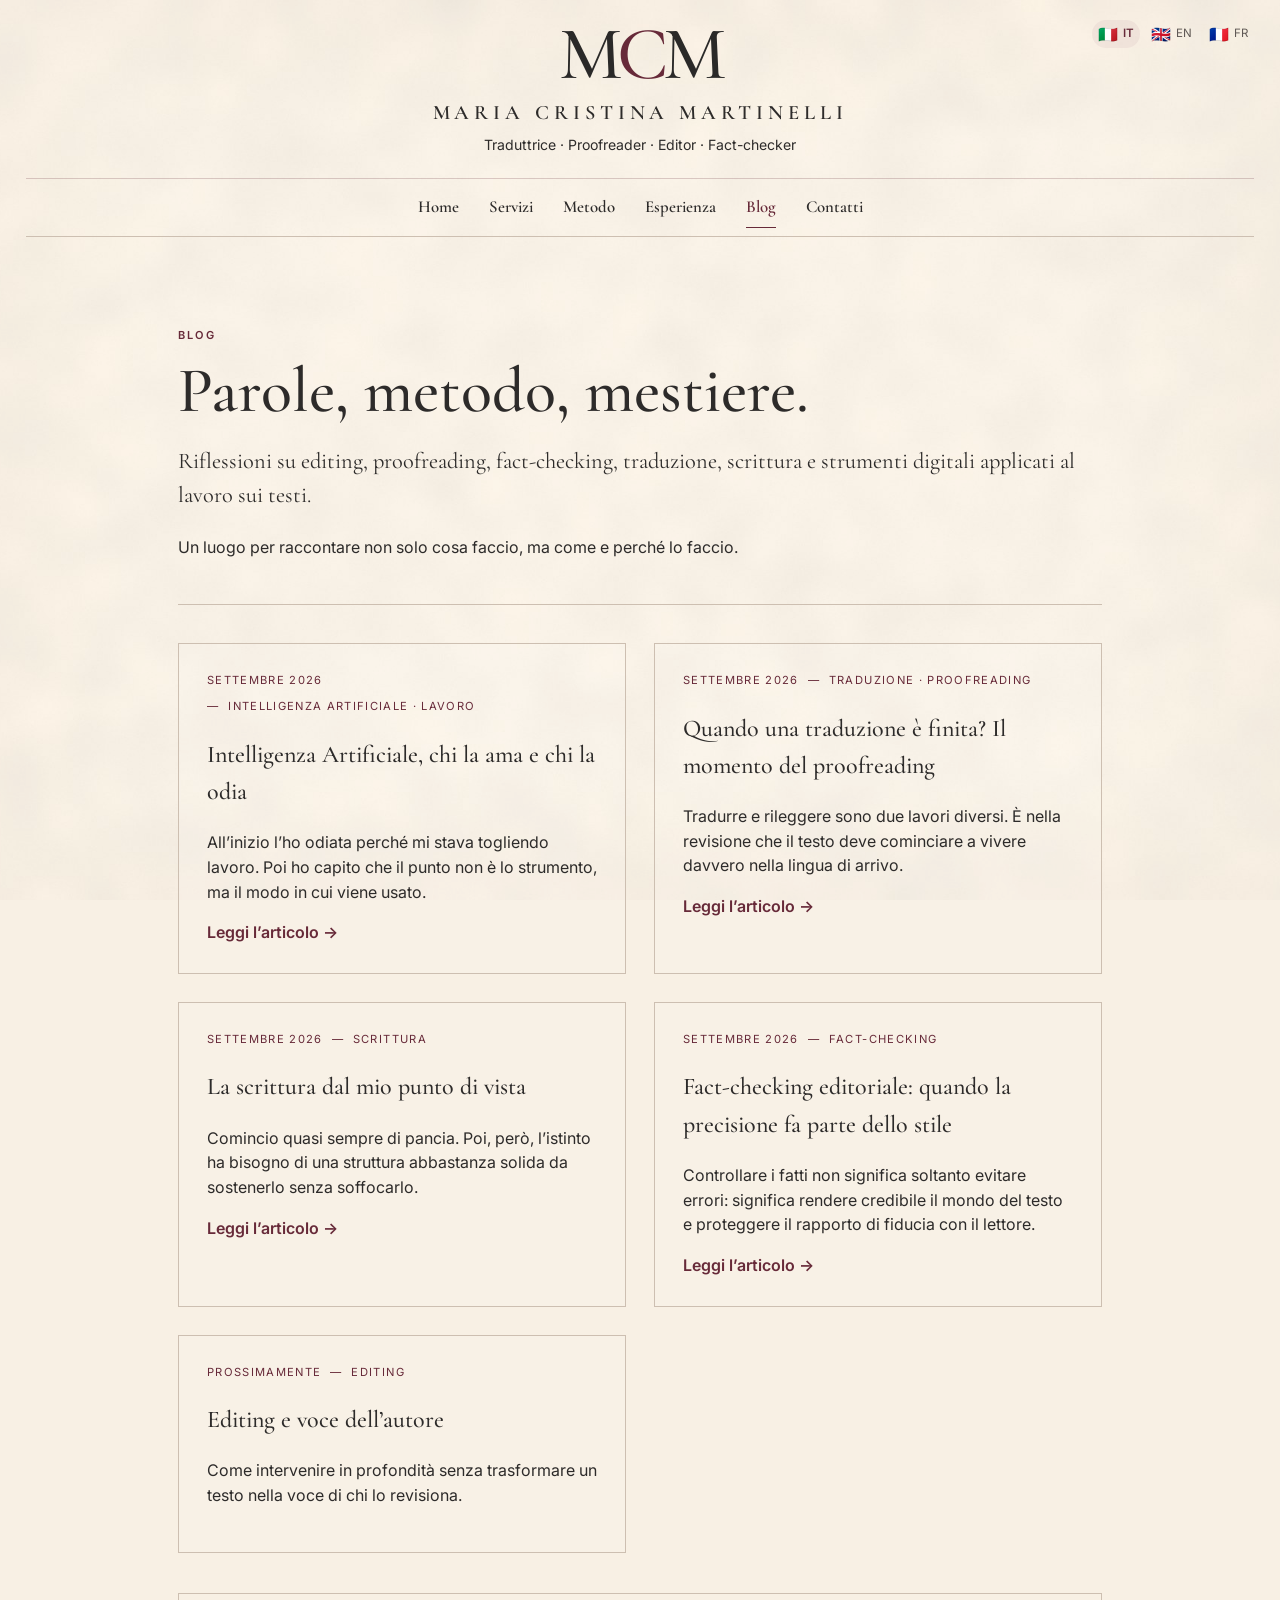
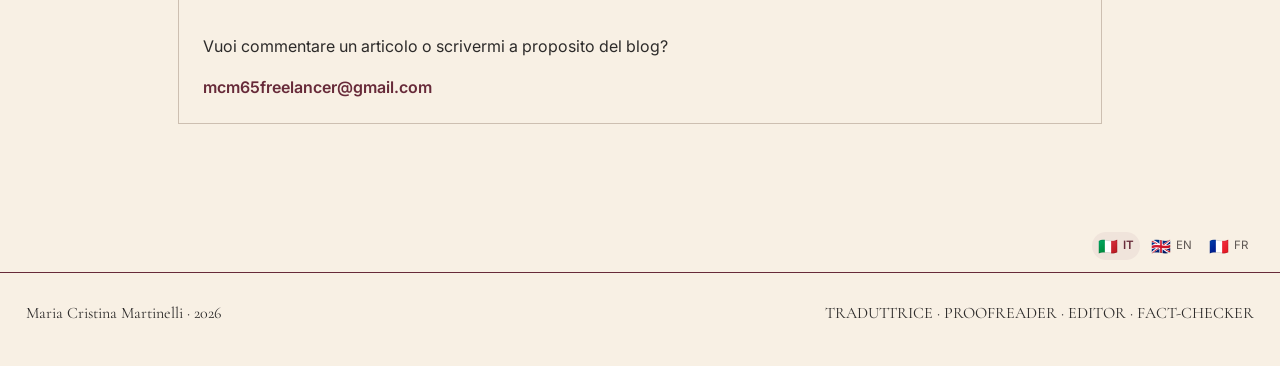
==== commit 59e821c7: "Add files via upload" ====
--- a/blog/index.html
+++ b/blog/index.html
@@ -8,7 +8,7 @@
 <link rel="icon" href="/favicon.ico?v=5"><link rel="icon" href="/favicon.svg?v=5" type="image/svg+xml"><link rel="apple-touch-icon" href="/apple-touch-icon.png?v=5">
 <link rel="preconnect" href="https://fonts.googleapis.com"><link rel="preconnect" href="https://fonts.gstatic.com" crossorigin>
 <link href="https://fonts.googleapis.com/css2?family=Cormorant+Garamond:ital,wght@0,500;0,600;0,700;1,500;1,600&family=Inter:wght@300;400;500;600&display=swap" rel="stylesheet">
-<link rel="stylesheet" href="/styles.css?v=18">
+<link rel="stylesheet" href="/styles.css?v=21">
 </head>
 <body>
 <a class="skip-link" href="#main-content">Vai al contenuto principale</a>
@@ -33,6 +33,15 @@
 <div class="blog-note" data-t="note">Un luogo per raccontare non solo cosa faccio, ma come e perché lo faccio.</div>
 </section>
 <section class="post-list">
+
+
+<article class="post-card">
+<div class="post-meta"><span data-t="date_ai">Settembre 2026</span><span data-t="cat_ai">Intelligenza artificiale · Lavoro</span></div>
+<h2 data-t="post_ai_title">Intelligenza Artificiale, chi la ama e chi la odia</h2>
+<p data-t="post_ai_excerpt">All’inizio l’ho odiata perché mi stava togliendo lavoro. Poi ho capito che il punto non è lo strumento, ma il modo in cui viene usato.</p>
+<a class="read-more" href="/blog/intelligenza-artificiale-chi-la-ama-e-chi-la-odia/" data-t="read_ai">Leggi l’articolo →</a>
+</article>
+
 
 <article class="post-card">
 <div class="post-meta"><span data-t="date_proof">Settembre 2026</span><span data-t="cat_proof">Traduzione · Proofreading</span></div>
@@ -82,14 +91,17 @@
 const T={
 "it":{
 "brand_role":"Traduttrice · Proofreader · Editor · Fact-checker","home":"Home","services":"Servizi","method":"Metodo","experience":"Esperienza","contact":"Contatti","kicker":"BLOG","title":"Parole, metodo, mestiere.","intro":"Riflessioni su editing, proofreading, fact-checking, traduzione, scrittura e strumenti digitali applicati al lavoro sui testi.","note":"Un luogo per raccontare non solo cosa faccio, ma come e perché lo faccio.",
+"date_ai":"Settembre 2026","cat_ai":"Intelligenza artificiale · Lavoro","post_ai_title":"Intelligenza Artificiale, chi la ama e chi la odia","post_ai_excerpt":"All’inizio l’ho odiata perché mi stava togliendo lavoro. Poi ho capito che il punto non è lo strumento, ma il modo in cui viene usato.","read_ai":"Leggi l’articolo →",
 "date_proof":"Settembre 2026","cat_proof":"Traduzione · Proofreading","post_proof_title":"Quando una traduzione è finita? Il momento del proofreading","post_proof_excerpt":"Tradurre e rileggere sono due lavori diversi. È nella revisione che il testo deve cominciare a vivere davvero nella lingua di arrivo.","read_proof":"Leggi l’articolo →",
 "date_new":"Settembre 2026","cat_writing":"Scrittura","post_new_title":"La scrittura dal mio punto di vista","post_new_excerpt":"Comincio quasi sempre di pancia. Poi, però, l’istinto ha bisogno di una struttura abbastanza solida da sostenerlo senza soffocarlo.","read_new":"Leggi l’articolo →","date":"Settembre 2026","post1_title":"Fact-checking editoriale: quando la precisione fa parte dello stile","post1_excerpt":"Controllare i fatti non significa soltanto evitare errori: significa rendere credibile il mondo del testo e proteggere il rapporto di fiducia con il lettore.","read":"Leggi l’articolo →","coming":"Prossimamente","post2_title":"Editing e voce dell’autore","post2_excerpt":"Come intervenire in profondità senza trasformare un testo nella voce di chi lo revisiona.","blog_contact_text":"Vuoi commentare un articolo o scrivermi a proposito del blog?","blog_contact_link":"mcm65freelancer@gmail.com","footer_role":"TRADUTTRICE · PROOFREADER · EDITOR · FACT-CHECKER"},
 "en":{
 "brand_role":"Translator · Proofreader · Editor · Fact-checker","home":"Home","services":"Services","method":"Method","experience":"Experience","contact":"Contact","kicker":"BLOG","title":"Words, method, craft.","intro":"Reflections on editing, proofreading, fact-checking, translation, writing and digital tools applied to text work.","note":"A space to talk not only about what I do, but how and why I do it.",
+"date_ai":"September 2026","cat_ai":"Artificial intelligence · Work","post_ai_title":"Artificial Intelligence: who loves it and who hates it","post_ai_excerpt":"At first I hated it because it was taking work away from me. Then I realised that the point is not the tool, but the way it is used.","read_ai":"Read the article →",
 "date_proof":"September 2026","cat_proof":"Translation · Proofreading","post_proof_title":"When is a translation finished? The proofreading stage","post_proof_excerpt":"Translating and rereading are two different jobs. Revision is where the text has to begin living naturally in the target language.","read_proof":"Read the article →",
 "date_new":"September 2026","cat_writing":"Writing","post_new_title":"Writing from my point of view","post_new_excerpt":"I almost always start from the gut. But sooner or later instinct needs a structure solid enough to support it without stifling it.","read_new":"Read the article →","date":"September 2026","post1_title":"Editorial fact-checking: when accuracy becomes part of style","post1_excerpt":"Checking facts is not only about avoiding mistakes: it makes the world of a text credible and protects the reader’s trust.","read":"Read the article →","coming":"Coming soon","post2_title":"Editing and the author’s voice","post2_excerpt":"How to edit in depth without turning a text into the editor’s voice.","blog_contact_text":"Would you like to comment on an article or write to me about the blog?","blog_contact_link":"mcm65freelancer@gmail.com","footer_role":"TRANSLATOR · PROOFREADER · EDITOR · FACT-CHECKER"},
 "fr":{
 "brand_role":"Traductrice · Correctrice · Révision éditoriale · Fact-checking","home":"Accueil","services":"Services","method":"Méthode","experience":"Expérience","contact":"Contact","kicker":"BLOG","title":"Mots, méthode, métier.","intro":"Réflexions sur la révision éditoriale, la correction, le fact-checking, la traduction, l’écriture et les outils numériques appliqués au travail sur les textes.","note":"Un espace pour raconter non seulement ce que je fais, mais aussi comment et pourquoi je le fais.",
+"date_ai":"Septembre 2026","cat_ai":"Intelligence artificielle · Travail","post_ai_title":"Intelligence artificielle : ceux qui l’aiment et ceux qui la détestent","post_ai_excerpt":"Au début, je l’ai détestée parce qu’elle me retirait du travail. Puis j’ai compris que le véritable enjeu n’est pas l’outil, mais la manière dont on l’utilise.","read_ai":"Lire l’article →",
 "date_proof":"Septembre 2026","cat_proof":"Traduction · Relecture","post_proof_title":"Quand une traduction est-elle terminée ? Le moment de la relecture","post_proof_excerpt":"Traduire et relire sont deux tâches différentes. C’est pendant la révision que le texte doit commencer à vivre vraiment dans la langue d’arrivée.","read_proof":"Lire l’article →",
 "date_new":"Septembre 2026","cat_writing":"Écriture","post_new_title":"L’écriture de mon point de vue","post_new_excerpt":"Je commence presque toujours au feeling. Mais tôt ou tard, l’instinct a besoin d’une structure assez solide pour le soutenir sans l’étouffer.","read_new":"Lire l’article →","date":"Septembre 2026","post1_title":"Fact-checking éditorial : quand la précision fait partie du style","post1_excerpt":"Vérifier les faits ne consiste pas seulement à éviter les erreurs : cela rend l’univers du texte crédible et protège la relation de confiance avec le lecteur.","read":"Lire l’article →","coming":"Prochainement","post2_title":"Révision éditoriale et voix de l’auteur","post2_excerpt":"Comment intervenir en profondeur sans transformer un texte en voix de la personne qui le révise.","blog_contact_text":"Vous souhaitez commenter un article ou m’écrire à propos du blog ?","blog_contact_link":"mcm65freelancer@gmail.com","footer_role":"TRADUCTRICE · CORRECTRICE · RÉVISION ÉDITORIALE · FACT-CHECKING"}
 };
@@ -111,4 +123,5 @@
 document.getElementById("footer-year").textContent=new Date().getFullYear();
 setLang(localStorage.getItem("preferredLang")||"it");
 </script>
+<script src="/back-to-top.js?v=1"></script>
 </body></html>
--- a/styles.css
+++ b/styles.css
@@ -72,3 +72,75 @@
 @media(prefers-reduced-motion:reduce){html{scroll-behavior:auto}*{transition:none!important}}
 
 @media(max-width:520px){.top-lang-switch .lang-btn{font-size:.66rem;padding:4px}.top-lang-switch{gap:2px}.flag{font-size:.92rem}}
+
+
+/* Pulsante fisso "torna all'inizio" */
+.back-to-top{
+  position:fixed;
+  right:28px;
+  bottom:92px;
+  z-index:70;
+  width:46px;
+  height:46px;
+  display:flex;
+  align-items:center;
+  justify-content:center;
+  border:1px solid var(--plum);
+  border-radius:50%;
+  background:rgba(248,240,228,.94);
+  color:var(--plum);
+  font-family:"Cormorant Garamond",serif;
+  font-size:1.7rem;
+  line-height:1;
+  cursor:pointer;
+  box-shadow:0 5px 18px rgba(45,43,42,.10);
+  opacity:0;
+  visibility:hidden;
+  transform:translateY(8px);
+  transition:opacity .2s ease,transform .2s ease,background .2s ease,color .2s ease,visibility .2s;
+  backdrop-filter:blur(3px);
+}
+.back-to-top:hover{
+  background:var(--plum);
+  color:var(--paper-light);
+}
+.back-to-top:focus-visible{
+  outline:2px solid var(--plum);
+  outline-offset:3px;
+}
+.back-to-top.is-visible{
+  opacity:1;
+  visibility:visible;
+  transform:translateY(0);
+}
+@media(max-width:600px){
+  .back-to-top{
+    right:16px;
+    bottom:74px;
+    width:42px;
+    height:42px;
+    font-size:1.55rem;
+  }
+}
+@media(prefers-reduced-motion:reduce){
+  .back-to-top{transition:none}
+}
+
+
+/* Combinazioni linguistiche in evidenza nella hero */
+.hero-language-pair{
+  margin:20px 0 2px;
+  color:var(--plum);
+  font-family:"Inter",sans-serif;
+  font-size:1.05rem;
+  font-weight:600;
+  letter-spacing:.09em;
+  text-transform:uppercase;
+  line-height:1.35;
+}
+@media(max-width:600px){
+  .hero-language-pair{
+    font-size:.88rem;
+    letter-spacing:.07em;
+  }
+}
